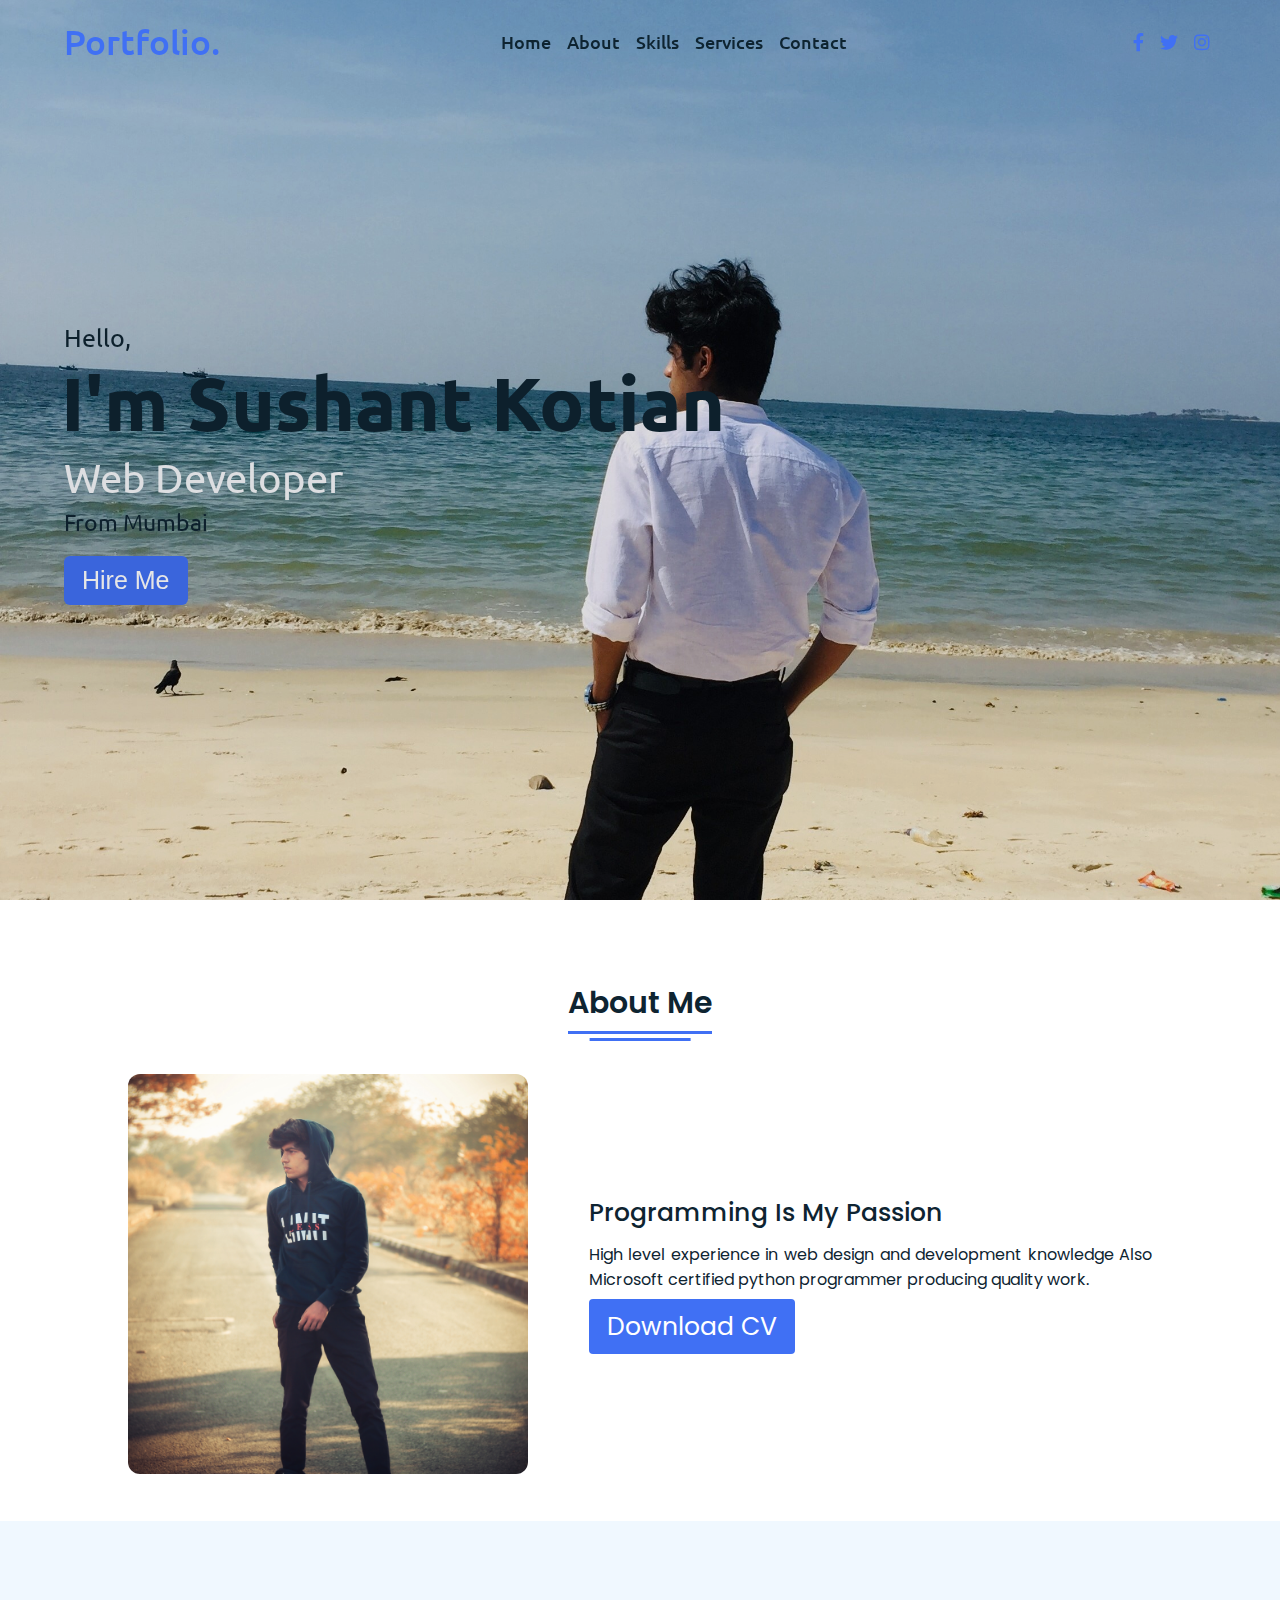
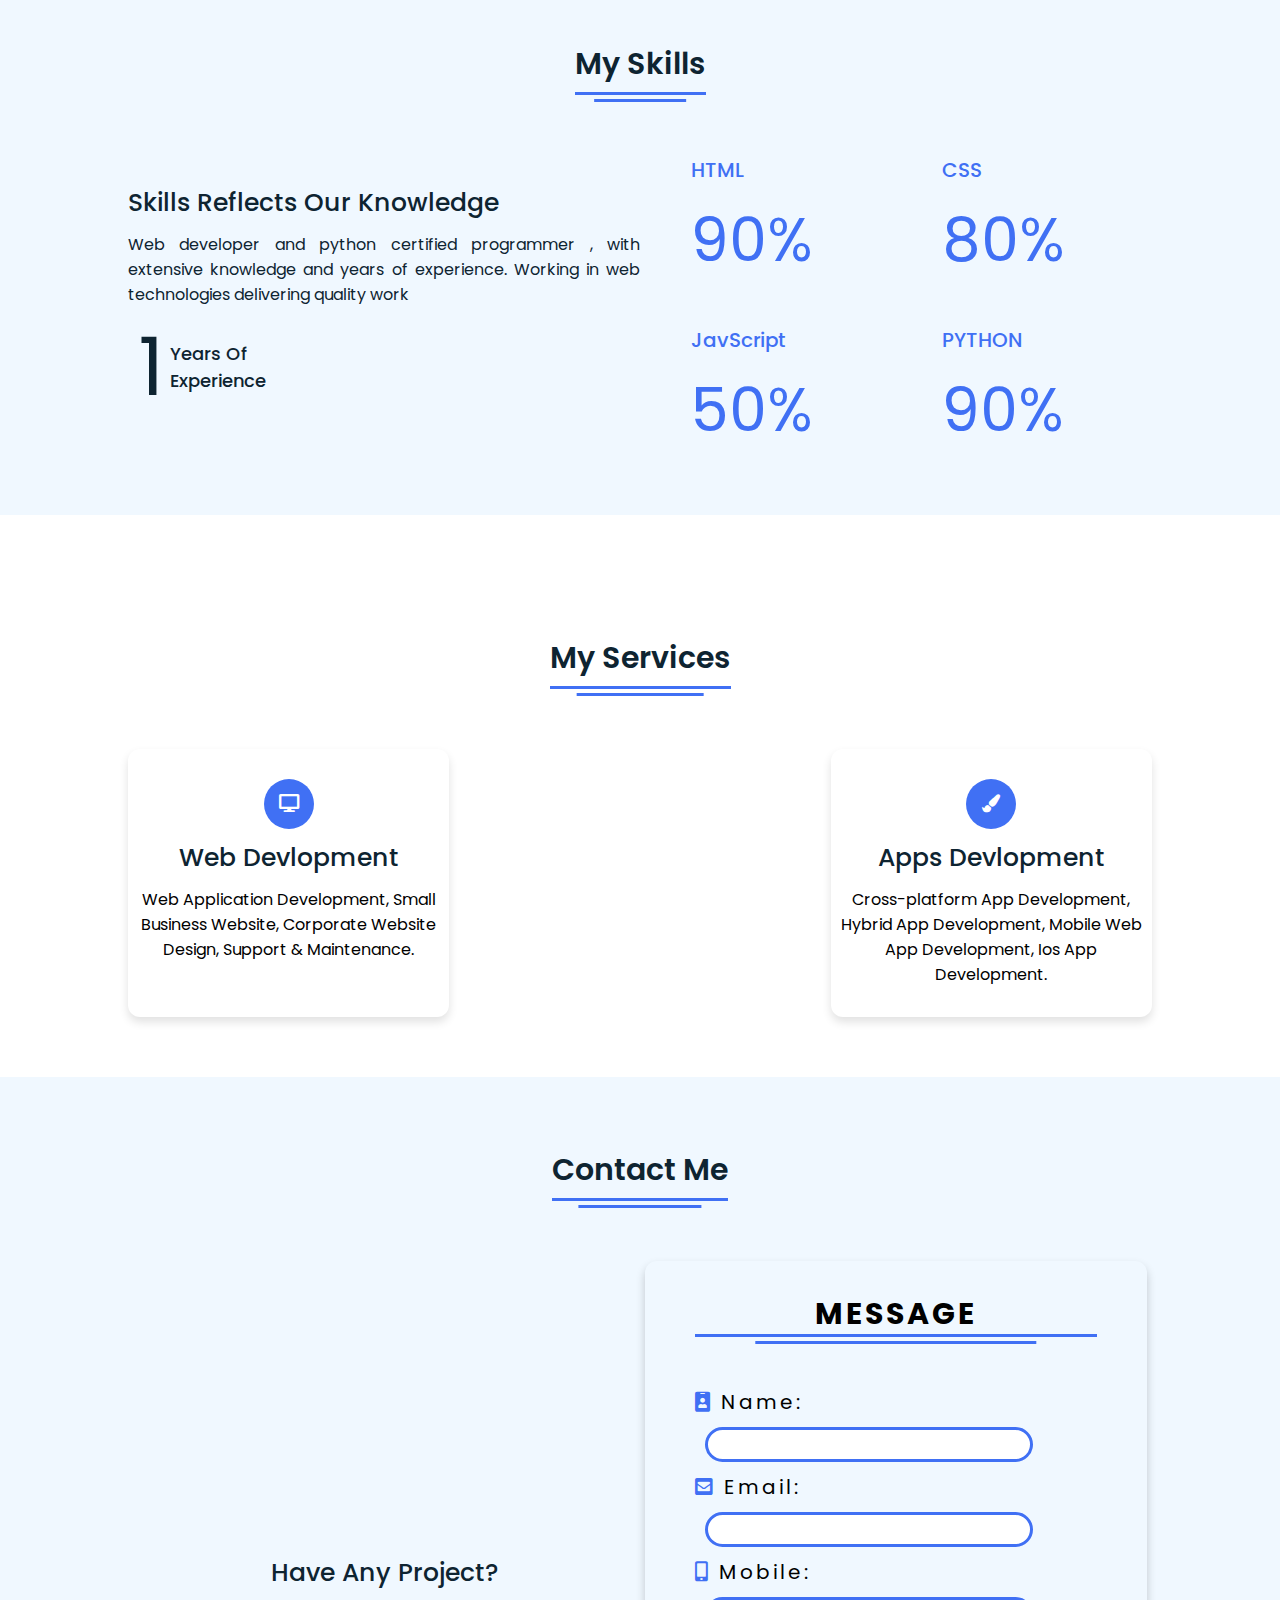
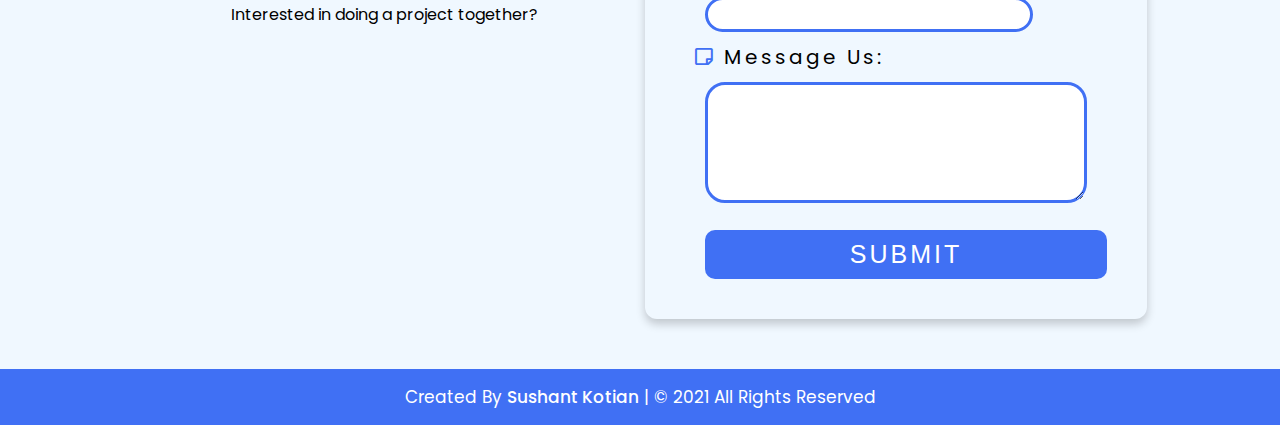
==== index.html @ 6403ddd0 "Form Added" ====
<!DOCTYPE html>
<!-- Designined by CodingLab | www.youtube.com/codinglabyt -->
<html lang="en" dir="ltr">
  <head>
    <meta charset="UTF-8">
    <title> Portfolio </title>
    <link rel="stylesheet" href="style.css">
    <!-- Fontawesome CDN Link -->
    <link rel="stylesheet" href="https://cdnjs.cloudflare.com/ajax/libs/font-awesome/5.15.2/css/all.min.css"/>
     <meta name="viewport" content="width=device-width, initial-scale=1.0">
   </head>
<body>
  <!-- Move to up button -->
  <div class="scroll-button">
    <a href="#home"><i class="fas fa-arrow-up"></i></a>
  </div>
  <!-- navgaition menu -->
  <nav>
    <div class="navbar">
      <div class="logo"><a href="#">Portfolio.</a></div>
      <ul class="menu">
          <li><a href="#home">Home</a></li>
          <li><a href="#about">About</a></li>
          <li><a href="#skills">Skills</a></li>
          <li><a href="#services">Services</a></li>
          <li><a href="#contact">Contact</a></li>
          <div class="cancel-btn">
            <i class="fas fa-times"></i>
          </div>
      </ul>
      <div class="media-icons">
        <a href="#"><i class="fab fa-facebook-f"></i></a>
        <a href="https://twitter.com/5610281394a8415" target="_blank"><i class="fab fa-twitter"></i></a>
        <a href="https://www.instagram.com/sushant__kotian/" target="_blank"><i class="fab fa-instagram"></i></a>
      </div>
    </div>
    <div class="menu-btn">
      <i class="fas fa-bars"></i>
    </div>
  </nav>

<!-- Home Section Start -->
 <section class="home" id="home">
   <div class="home-content">
     <div class="text">
       <div class="text-one">Hello,</div>
       <div class="text-two">I'm Sushant Kotian</div>
       <div class="text-three">Web Developer</div>
       <div class="text-four">From Mumbai</div>
     </div>
     <div class="button">
       <button>Hire Me</button>
     </div>
   </div>
 </section>

<!-- About Section Start -->
<section class="about" id="about">
  <div class="content">
    <div class="title"><span>About Me</span></div>
  <div class="about-details">
    <div class="left">
      <img src="Images/about.jpg" alt="">
    </div>
    <div class="right">
      <div class="topic">Programming Is My Passion</div>
      <p>High level experience in web design and development knowledge
         Also Microsoft certified python programmer producing quality work.
      </p>
      <div class="button">
        <a href="assets/sushant_kotian_resume.pdf" download>Download CV</a>
        <!-- <button>Download CV</button> -->
      </div>
    </div>
  </div>
  </div>
</section>

<!-- My Skill Section Start -->
<!-- Section Tag and Other Div will same where we need to put same CSS -->
<section class="skills" id="skills">
 <div class="content">
   <div class="title"><span>My Skills</span></div>
   <div class="skills-details">
     <div class="text">
       <div class="topic">Skills Reflects Our Knowledge</div>
       <p>Web developer and python certified programmer , with extensive knowledge and years of experience.
          Working in web technologies delivering quality work 
       </p>
       <div class="experience">
         <div class="num">1</div>
         <div class="exp">Years Of <br> Experience</div>
       </div>
     </div>
     <div class="boxes">
       <div class="box">
         <div class="topic">HTML</div>
         <div class="per">90%</div>
       </div>
       <div class="box">
         <div class="topic">CSS</div>
         <div class="per">80%</div>
       </div>
       <div class="box">
         <div class="topic">JavScript</div>
         <div class="per">50%</div>
       </div>
       <div class="box">
        <div class="topic">PYTHON</div>
        <div class="per">90%</div>
      </div>
       </div>
     </div>
   </div>
 </div>
</section>

<!-- My Services Section Start -->
 <section class="services" id="services">
   <div class="content">
     <div class="title"><span>My Services</span></div>
     <div class="boxes">
       <div class="box">
         <div class="icon">
           <i class="fas fa-desktop"></i>
       </div>
       <div class="topic">Web Devlopment</div>
       <p>Web Application Development, Small Business Website, Corporate Website Design, Support & Maintenance.</p>
     </div>
       <div class="box">
         <div class="icon">
           <i class="fas fa-paint-brush"></i>
       </div>
       <div class="topic">Apps Devlopment</div>
       <p>Cross-platform App Development,
        Hybrid App Development,
        Mobile Web App Development,
        Ios App Development.
       </p>
     </div>
   </div>
   </div>
 </section>

<!-- Contact Me section Start -->
<section class="contact" id="contact">
  <div class="content">
    <div class="title"><span>Contact Me</span></div>
    <div class="form">
      
      <div class="text">
        <div>
          <div class="topic">Have Any Project?</div>
          <p> Interested in doing a project together?</p>
        </div>
        
        
      </div>
      <div id="contform">
        <form >
          <span>MESSAGE</span>
          <br>
          <br>
          <label><i class="fas fa-id-badge"></i> Name: </label>
          <br>
          <input type="text" name="fname" id="name" >
          <br>
          <label><i class="fas fa-envelope-square"></i> Email: </label>
          <br>
          <input type="email" name="email"  id="email">
          <br>
          <label><i class="fas fa-mobile-alt" ></i> Mobile: </label>
          <br>
          <input type="number" name="mobile" id="mobile" >
          
          <br>
          <label><i class="far fa-sticky-note" ></i> Message Us: </label>
          <br>
          <textarea type="text" name="message" cols="30" rows="5" id="message" ></textarea>
      
          <br>
          <input id="form_submit_btn" type="submit" value="SUBMIT">
      </form>
      </div>
      
  </div>
    
  </div>
</section>

<!-- Footer Section Start -->
<footer>
  <div class="text">
    <span>Created By <a href="#">Sushant Kotian</a> | &#169; 2021 All Rights Reserved</span>
  </div>
</footer>

  <script src="script.js"></script>
</body>
</html>
---- style.css ----
/* Google Font CDN Link */
@import url('https://fonts.googleapis.com/css2?family=Poppins:wght@400;500;600;700&family=Ubuntu:wght@400;500;700&display=swap');
*{
  margin: 0;
  padding: 0;
  box-sizing: border-box;
  text-decoration: none;
  scroll-behavior: smooth;
}

/* Custom Scroll Bar CSS */
::-webkit-scrollbar {
    width: 10px;
}
::-webkit-scrollbar-track {
    background: #f1f1f1;
}
::-webkit-scrollbar-thumb {
    background: #6e93f7;
    border-radius: 12px;
    transition: all 0.3s ease;
}

::-webkit-scrollbar-thumb:hover {
    background: #4070f4;
}
/* navbar styling */
nav{
  position: fixed;
  width: 100%;
  padding: 20px 0;
  z-index: 998;
  transition: all 0.3s ease;
  font-family: 'Ubuntu', sans-serif;
}
nav.sticky{
  background: #4070f4;
  padding: 13px 0;
}
nav .navbar{
  width: 90%;
  display: flex;
  justify-content: space-between;
  align-items: center;
  margin: auto;
}
nav .navbar .logo a{
  font-weight: 500;
  font-size: 35px;
  color: #4070f4;
}
nav.sticky .navbar .logo a{
  color: #fff;
}
nav .navbar .menu{
  display: flex;
  position: relative;
}
nav .navbar .menu li{
  list-style: none;
  margin: 0 8px;
}
.navbar .menu a{
  font-size: 18px;
  font-weight: 500;
  color: #0E2431;
  padding: 6px 0;
  transition: all 0.4s ease;
}
.navbar .menu a:hover{
  color: #4070f4;
}
nav.sticky .menu a{
  color: #FFF;
}
nav.sticky .menu a:hover{
  color: #0E2431;
}
.navbar .media-icons a{
  color: #4070f4;
  font-size: 18px;
  margin: 0 6px;
}
nav.sticky .media-icons a{
  color: #FFF;
}

/* Side Navigation Menu Button CSS */
nav .menu-btn,
.navbar .menu .cancel-btn{
  position: absolute;
  color: #fff;
  right: 30px;
  top: 20px;
  font-size: 20px;
  cursor: pointer;
  transition: all 0.3s ease;
  display: none;
}
nav .menu-btn{
  color: #4070f4;
}
nav.sticky .menu-btn{
  color: #FFF;
}
.navbar .menu .menu-btn{
  color: #fff;
}

/* home section styling */
.home{
  height: 100vh;
  width: 100%;
  background: url("Images/sushant.jpg") no-repeat;
  background-size: cover;
  filter: brightness(90%);
  background-position: center;
  background-attachment: fixed;
  font-family: 'Ubuntu', sans-serif;
}
.home .home-content{
  width: 90%;
  height: 100%;
  margin: auto;
  display: flex;
  flex-direction: column;
  justify-content: center;
}
.home .text-one{
  font-size: 25px;
  color: #0E2431;
}
.home .text-two{
  color: #0E2431;
  font-size: 75px;
  font-weight: 600;
  margin-left: -3px;
}
.home .text-three{
  font-size: 40px;
  margin: 5px 0;
  color: #f5f7fa;
}
.home .text-four{
  font-size: 23px;
  margin: 5px 0;
  color: #0E2431;
}
.home .button{
  margin: 14px 0;
}
.home .button button{
  outline: none;
  padding: 8px 16px;
  border-radius: 6px;
  font-size: 25px;
  font-weight: 400;
  background: #4070f4;
  color: #fff;
  cursor: pointer;
  border: 2px solid transparent;
  transition: all 0.4s ease;
}
.home .button button:hover{
  border-color: #4070f4;
  background-color: #fff;
  color: #4070f4;
}

/* About Section Styling */
/* Those Elements Where We Have Apply Same CSS,
 I'm Selecting Directly 'Section Tag' and 'Class'  */
section{
  padding-top: 40px;
}
section .content{
  width: 80%;
  margin: 40px auto;
  font-family: 'Poppins', sans-serif;
}
.about .about-details{
  display: flex;
  justify-content: space-between;
  align-items: center;
}
section .title{
  display: flex;
  justify-content: center;
  margin-bottom: 40px;
}
section .title span{
  color: #0E2431;
  font-size: 30px;
  font-weight: 600;
  position: relative;
  padding-bottom: 8px;
}
section .title span::before,
section .title span::after{
  content: '';
  position: absolute;
  height: 3px;
  width: 100%;
  background: #4070f4;
  left: 0;
  bottom: 0;
}
section .title span::after{
  bottom: -7px;
  width: 70%;
  left: 50%;
  transform: translateX(-50%);
}
.about .about-details .left{
  width: 45%;
}
.about .left img{
  height: 400px;
  width: 400px;
  object-fit: cover;
  border-radius: 12px;
}
.about-details .right{
  width: 55%;
}
section  .topic{
  color: #0E2431;
  font-size: 25px;
  font-weight: 500;
  margin-bottom: 10px;
}
.about-details .right p{
  text-align: justify;
  color: #0E2431;
}
section .button{
  margin: 16px 0;
}
section .button a{
  outline: none;
  padding: 8px 16px;
  border-radius: 4px;
  font-size: 25px;
  font-weight: 400;
  background: #4070f4;
  color: #fff;
  border: 2px solid transparent;
  cursor: pointer;
  transition: all 0.4s ease;
}
section .button a:hover{
  border-color: #4070f4;
  background-color: #fff;
  color: #4070f4;
}

 /* My Skills CSS */
 .skills{
   background: #F0F8FF;
 }
 .skills .content{
   padding: 40px 0;
 }
 .skills .skills-details{
   display: flex;
   justify-content: space-between;
   align-items: center;
 }
 .skills-details .text{
   width: 50%;
 }
 .skills-details p{
   color: #0E2431;
   text-align: justify;
 }
.skills .skills-details .experience{
  display: flex;
  align-items: center;
  margin: 0 10px;
}
.skills-details .experience .num{
  color: #0E2431;
  font-size: 80px;
}
.skills-details .experience .exp{
  color: #0E2431;
  margin-left: 20px;
  font-size: 18px;
  font-weight: 500;
  margin: 0 6px;
}
.skills-details .boxes{
  width: 45%;
  display: flex;
  flex-wrap: wrap;
  justify-content: space-between;
}
.skills-details .box{
  width: calc(100% / 2 - 20px);
  margin: 20px 0;
}
.skills-details .boxes .topic{
  font-size: 20px;
  color: #4070f4;
}
.skills-details .boxes .per{
  font-size: 60px;
  color: #4070f4;
}

/* My Services CSS */
.services .boxes{
  display: flex;
  flex-wrap: wrap;
  justify-content: space-between;
}
.services .boxes .box{
  margin: 20px 0;
  width: calc(100% / 3 - 20px);
  text-align: center;
  border-radius: 12px;
  padding: 30px 10px;
  box-shadow: 0 5px 10px rgba(0, 0, 0, 0.12);
  cursor: default;
  transition: all 0.4s ease;
}
.services .boxes .box:hover{
  background: #4070f4;
  color: #fff;
}
.services .boxes .box .icon{
  height: 50px;
  width: 50px;
  background: #4070f4;
  border-radius: 50%;
  text-align: center;
  line-height: 50px;
  font-size: 18px;
  color: #fff;
  margin: 0 auto 10px auto;
  transition: all 0.4s ease;
}
.boxes .box:hover .icon{
  background-color: #fff;
  color: #4070f4;
}
.services .boxes .box:hover .topic,
.services .boxes .box:hover p{
  color: #0E2431;
  transition: all 0.4s ease;
}
.services .boxes .box:hover .topic,
.services .boxes .box:hover p{
  color: #fff;
}
/* Contact Me CSS */
.contact{
  background: #F0F8FF;
}
.contact .content{
  margin: 0 auto;
  padding: 30px 0;
}
.contact .text{
  width: 50vw;
  text-align: center;
  display : flex;
  justify-content:center;
  align-items:center;
}
#contform{
  width:50vw;
  display: flex;
  justify-content:center;
}
.form{
  display : flex;
  flex-direction: row;
}
#contform form{
  margin: 20px 0;
  /* text-align: center; */
  border-radius: 12px;
  /* padding: 10px 20px; */
  box-shadow: 0 5px 10px rgba(0, 0, 0, 0.2);
  padding: 30px 50px;
  /* cursor: default; */
  /* transition: all 0.4s ease; */

}

#form_submit_btn{
  outline: none;
  padding: 8px 16px;
  border-radius: 10px;
  font-size: 25px;
  width : 100%;
  font-weight: 400;
  background: #4070f4;
  letter-spacing:3px;
  color: #fff;
  border: 2px solid transparent;
  cursor: pointer;
  transition: all 0.4s ease;
}
form span{
  letter-spacing:3px;
  font-size:30px;
  position: relative;
  display: flex;
  justify-content:center;
  font-weight:bold;
}
form hr{
  margin-bottom: 20px;
}
form input{
    margin: 10px 10px;
    border:3px solid #4070f4;
    border-radius: 50px;
    font-size: 25px;
    width:auto;
}
form textarea {
    margin: 10px 10px;
    border:3px solid #4070f4;
    border-radius: 20px;
    font-size: 20px;
    width: auto;
}
form label{
  letter-spacing: 3px;
  font-size: 20px;

}
form i{
  color: #4070f4;
}
#form_submit_btn:hover{
  border-color: #4070f4;
  background-color: #fff;
  color: #4070f4;
}

#contform span::before,
#contform span::after{
  content: '';
  position: absolute;
  height: 3px;
  width: 100%;
  background: #4070f4;
  left: 0;
  bottom: 0;
}
#contform span::after{
  bottom: -7px;
  width: 70%;
  left: 50%;
  transform: translateX(-50%);
}

/* Footer CSS */
footer{
  background: #4070f4;
  padding: 15px 0;
  text-align: center;
  font-family: 'Poppins', sans-serif;
}
footer .text span{
  font-size: 17px;
  font-weight: 400;
  color: #fff;
}
footer .text span a{
  font-weight: 500;
  color: #FFF;
}
footer .text span a:hover{
  text-decoration: underline;
}
/* Scroll TO Top Button CSS */
.scroll-button a{
  position: fixed;
  bottom: 20px;
  right: 20px;
  color: #fff;
  background: #4070f4;
  padding: 7px 12px;;
  font-size: 18px;
  border-radius: 6px;
  box-shadow: rgba(0, 0, 0, 0.15);
  display: none;
}


@media(max-width:700px){
  .form{
    display : flex;
  flex-direction: column;
  }
  #contform{
    width : 100%;
    margin-top:50px;
  }
  #contform form{
    width:100%;
    margin: 0px;
    padding: 20px;
  }
  #contform h1{
    font-size:25px;
    text-align: center;
  }
  form label{
    font-size:16px;
  }
  #contform input{
    width:90%;
    border-width: 2px;
  }
  #contform textarea{
    width:90%;
    border-width: 2px;
  }
  #form_submit_btn{
    font-size:20px;
    letter-spacing:3px;
  }

}

/* Responsive Media Query */
@media (max-width: 1190px) {
  section .content{
    width: 85%;
  }
}
@media (max-width: 1000px) {
  .about .about-details{
    justify-content: center;
    flex-direction: column;
  }
  .about .about-details .left{
    display: flex;
    justify-content: center;
    width: 100%;
  }
  .about-details .right{
    width: 90%;
    margin: 40px 0;
  }
  .services .boxes .box{
    margin: 20px 0;
    width: calc(100% / 2 - 20px);
  }
}
@media (max-width: 900px) {
  .about .left img{
    height: 350px;
    width: 350px;
  }
}

@media (max-width: 750px) {
  nav .navbar{
    width: 90%;
  }
  nav .navbar .menu{
    position: fixed;
    left: -100%;
    top: 0;
    background: #0E2431;
    height: 100vh;
    max-width: 400px;
    width: 100%;
    padding-top: 60px;
    flex-direction: column;
    align-items: center;
    transition: all 0.5s ease;
  }
  .navbar.active .menu{
    left: 0;
  }
  nav .navbar .menu a{
    font-size: 23px;
    display: block;
    color: #fff;
    margin: 10px 0;
  }
  nav.sticky .menu a:hover{
    color: #4070f4;
  }
  nav .navbar .media-icons{
    display: none;
  }
  nav .menu-btn,
  .navbar .menu .cancel-btn{
    display: block;
  }
  .home .text-two{
    font-size: 65px;
  }
  .home .text-three{
    font-size: 35px;
  }
  .skills .skills-details{
    align-items: center;
    justify-content: center;
    flex-direction: column;
  }
  .skills-details .text{
    width: 100%;
    margin-bottom: 50px;
  }
  .skills-details .boxes{
    justify-content: center;
    align-items: center;
    width: 100%;
  }
  .services .boxes .box{
    margin: 20px 0;
    width: 100%;
  }
  .contact .text{
    width: 100%;
}
}

@media (max-width: 500px){
  .home .text-two{
    font-size: 55px;
  }
  .home .text-three{
    font-size: 33px;
  }
  .skills-details .boxes .per{
    font-size: 50px;
    color: #4070f4;
  }
}
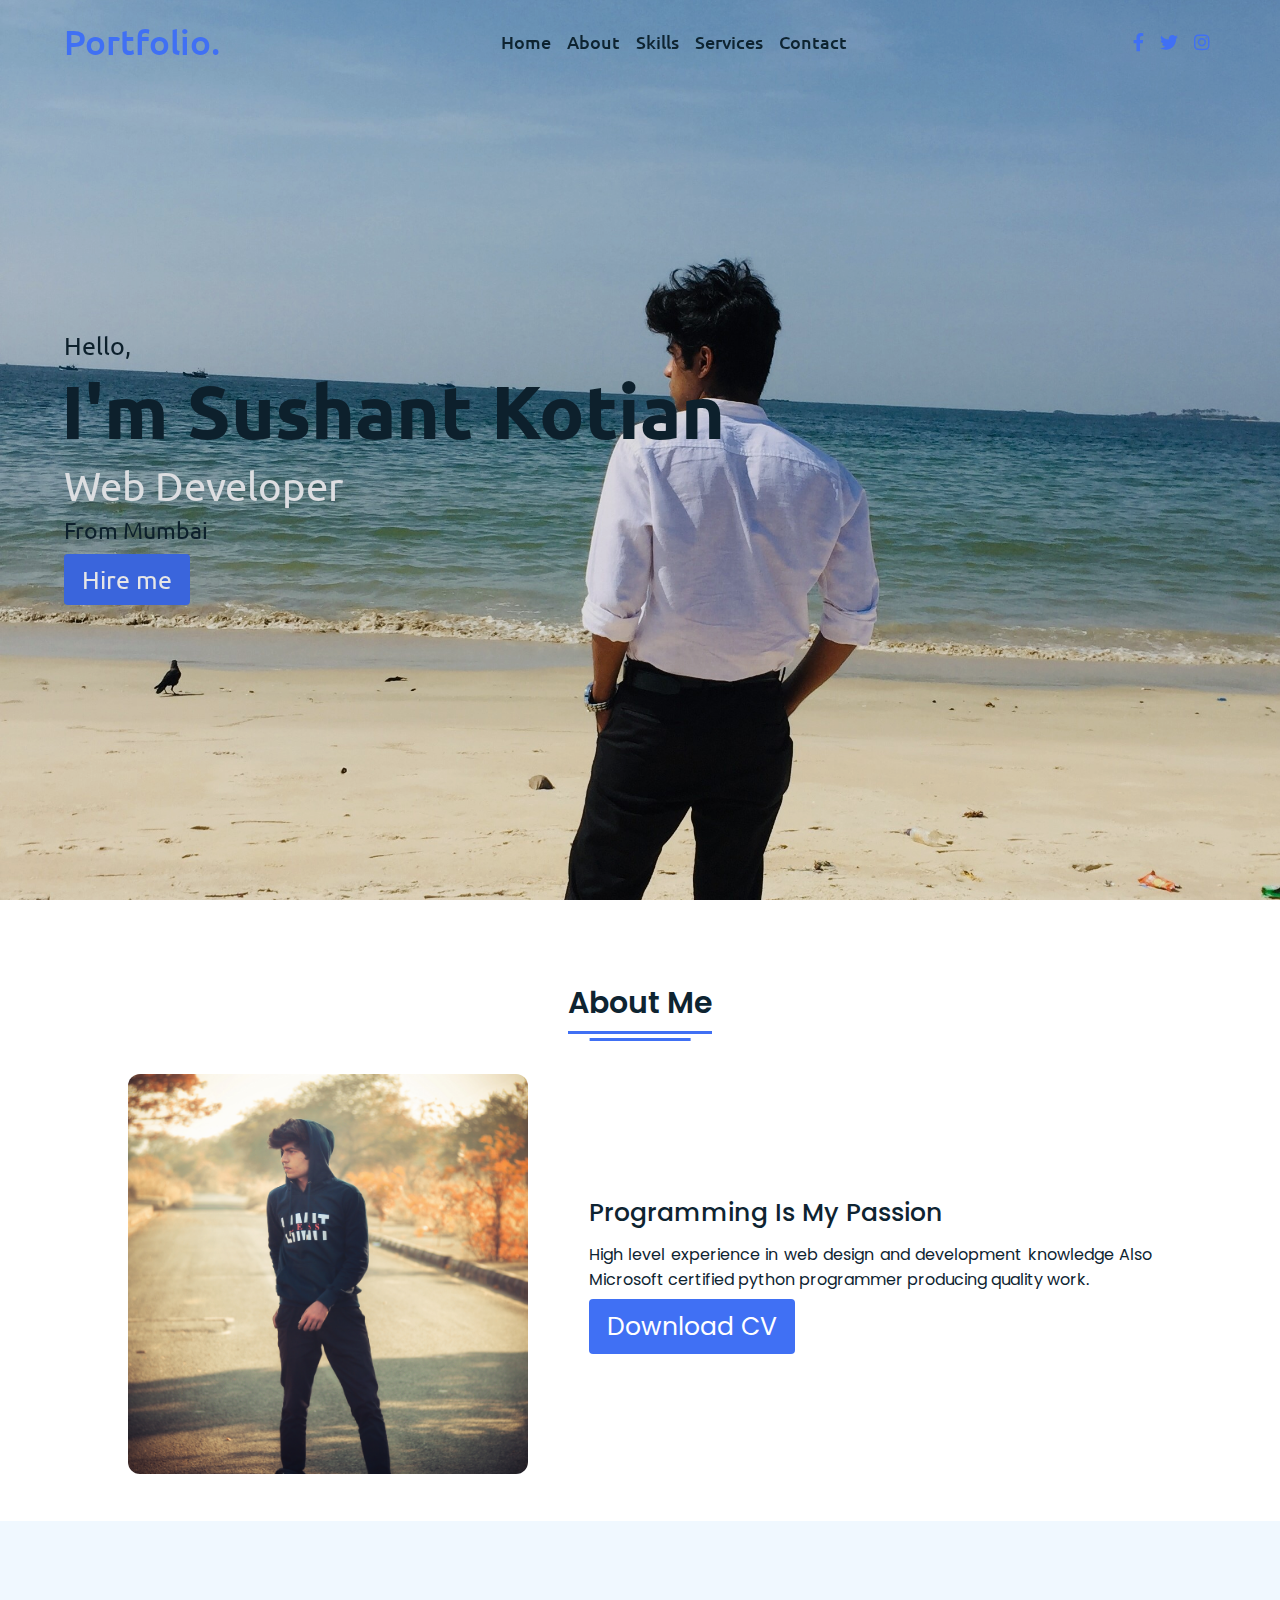
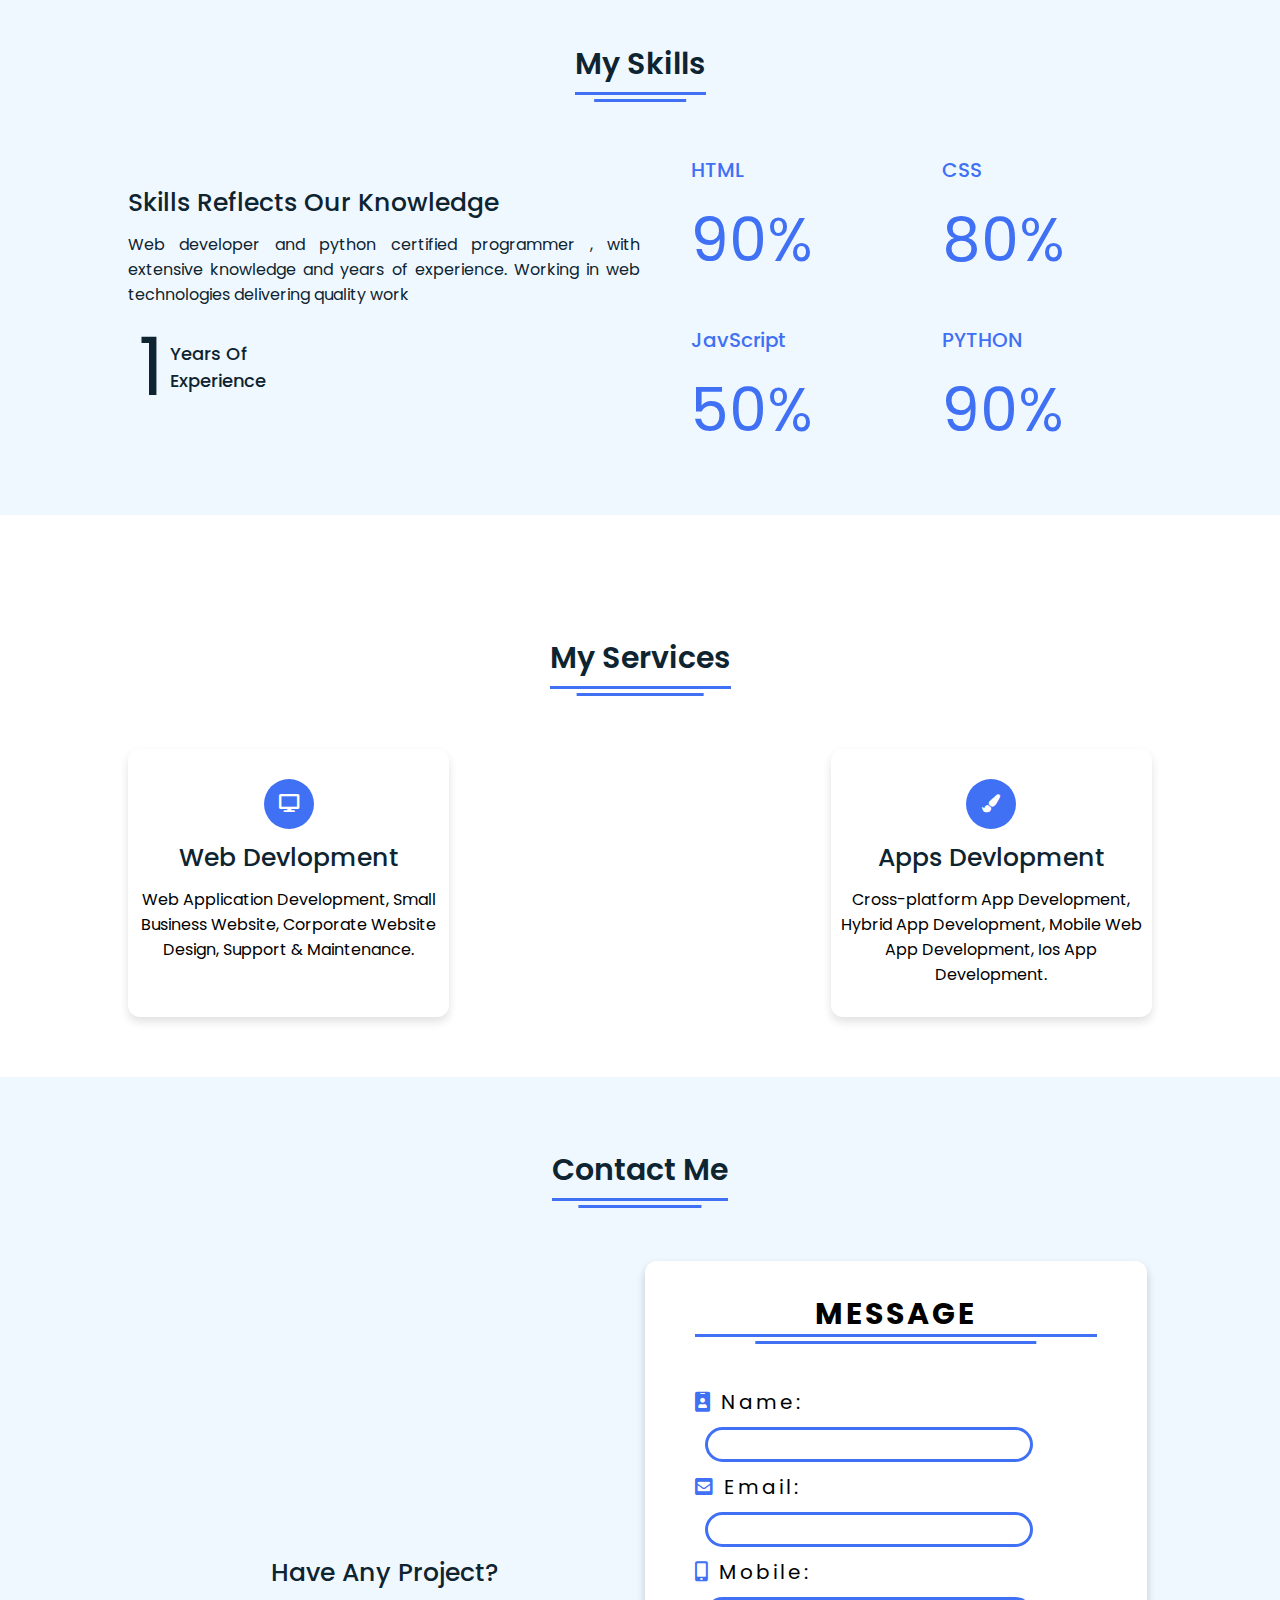
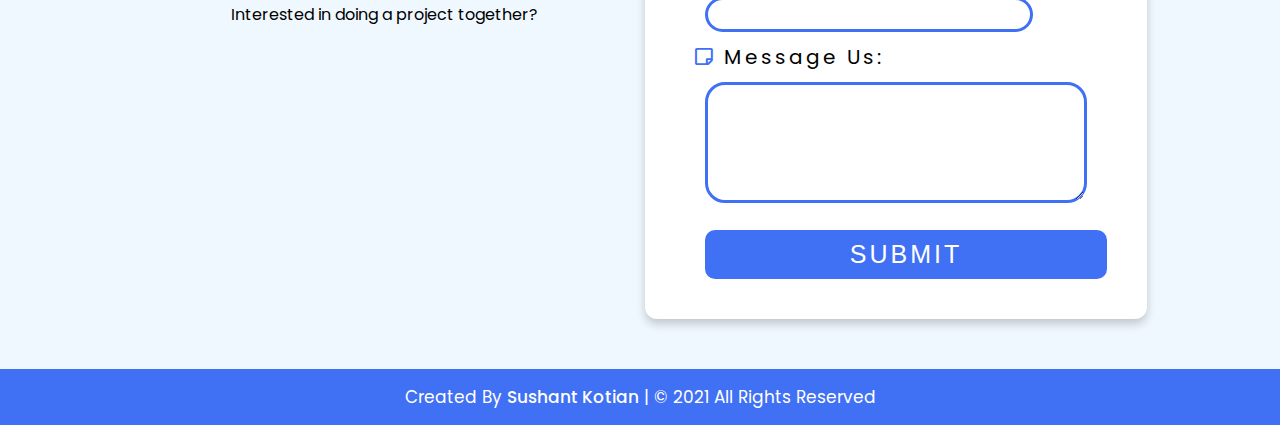
==== commit b9b6ef3f: "Adding hire me" ====
--- a/index.html
+++ b/index.html
@@ -49,7 +49,7 @@
        <div class="text-four">From Mumbai</div>
      </div>
      <div class="button">
-       <button>Hire Me</button>
+       <a href="http://wa.me/9920398155" target="_blank">Hire me</a>
      </div>
    </div>
  </section>
--- a/style.css
+++ b/style.css
@@ -372,6 +372,7 @@
   width:50vw;
   display: flex;
   justify-content:center;
+ 
 }
 .form{
   display : flex;
@@ -384,6 +385,7 @@
   /* padding: 10px 20px; */
   box-shadow: 0 5px 10px rgba(0, 0, 0, 0.2);
   padding: 30px 50px;
+  background-color: #fff;
   /* cursor: default; */
   /* transition: all 0.4s ease; */
 
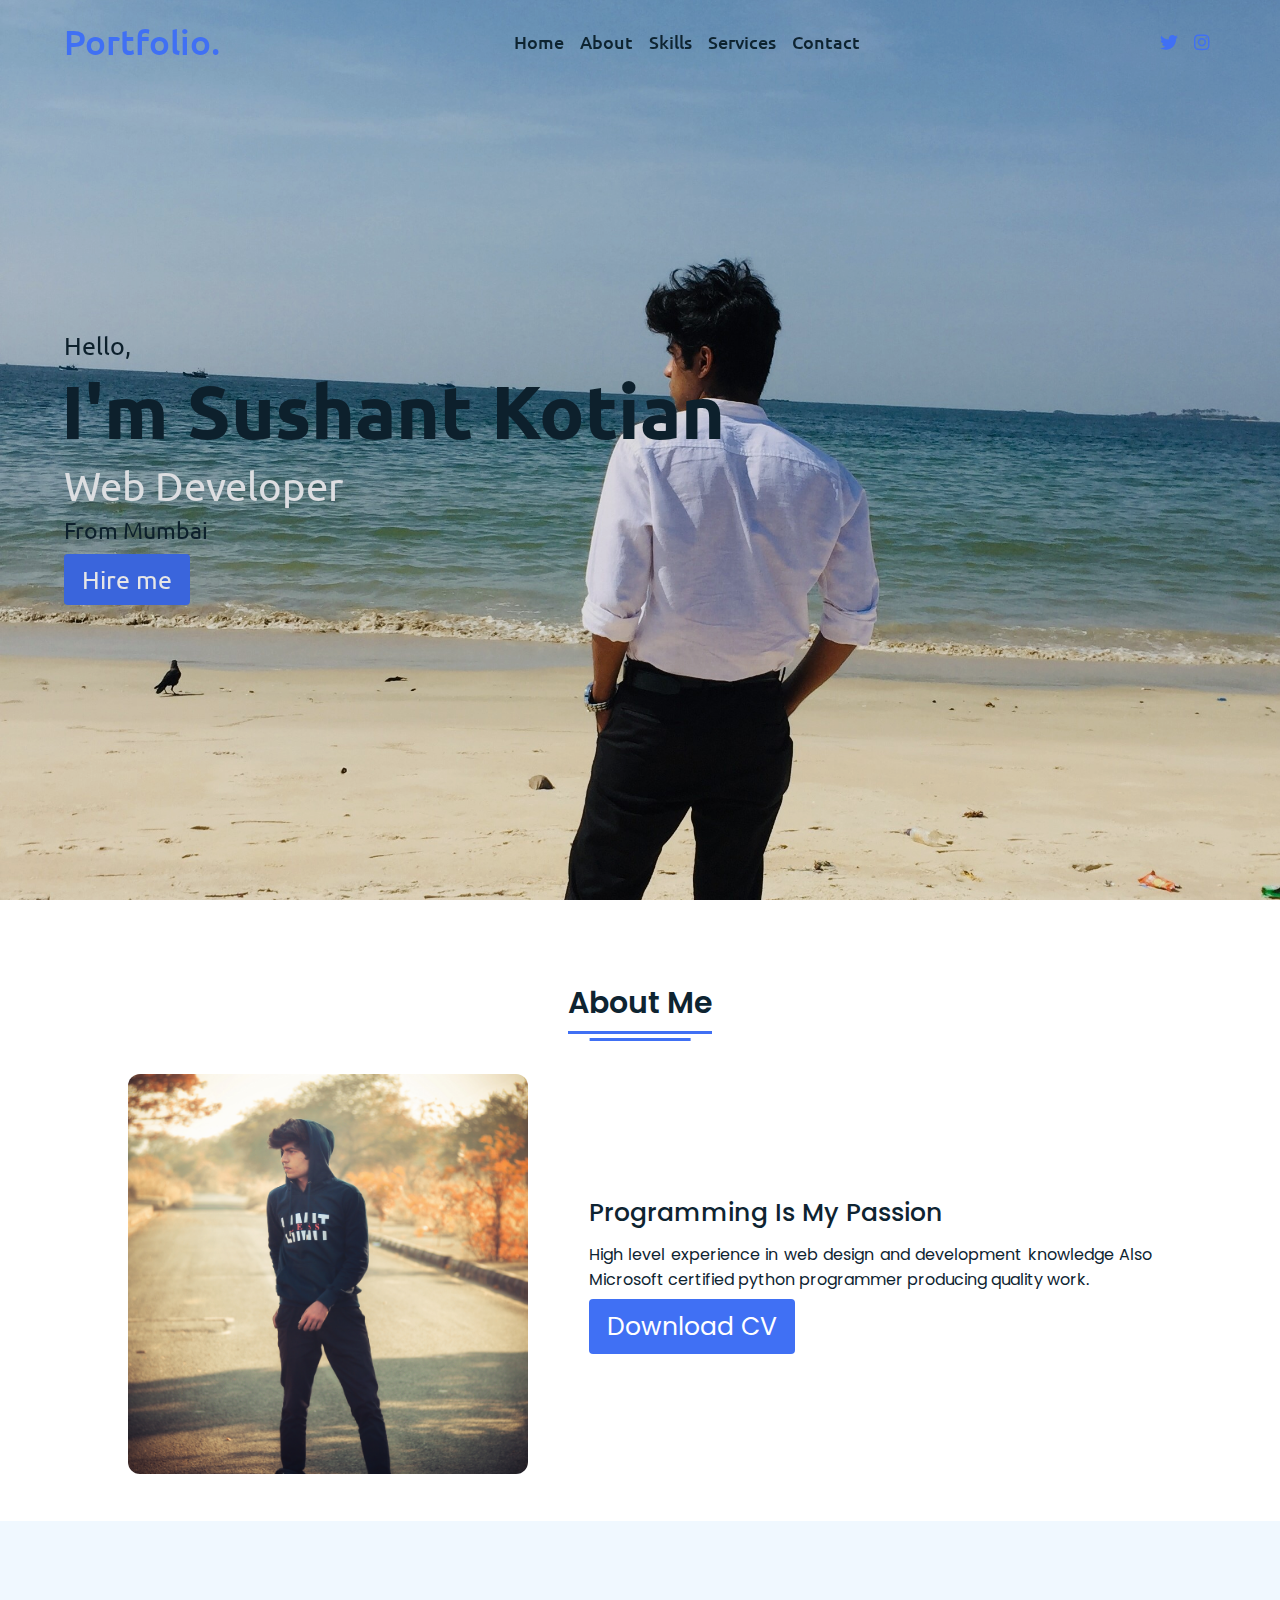
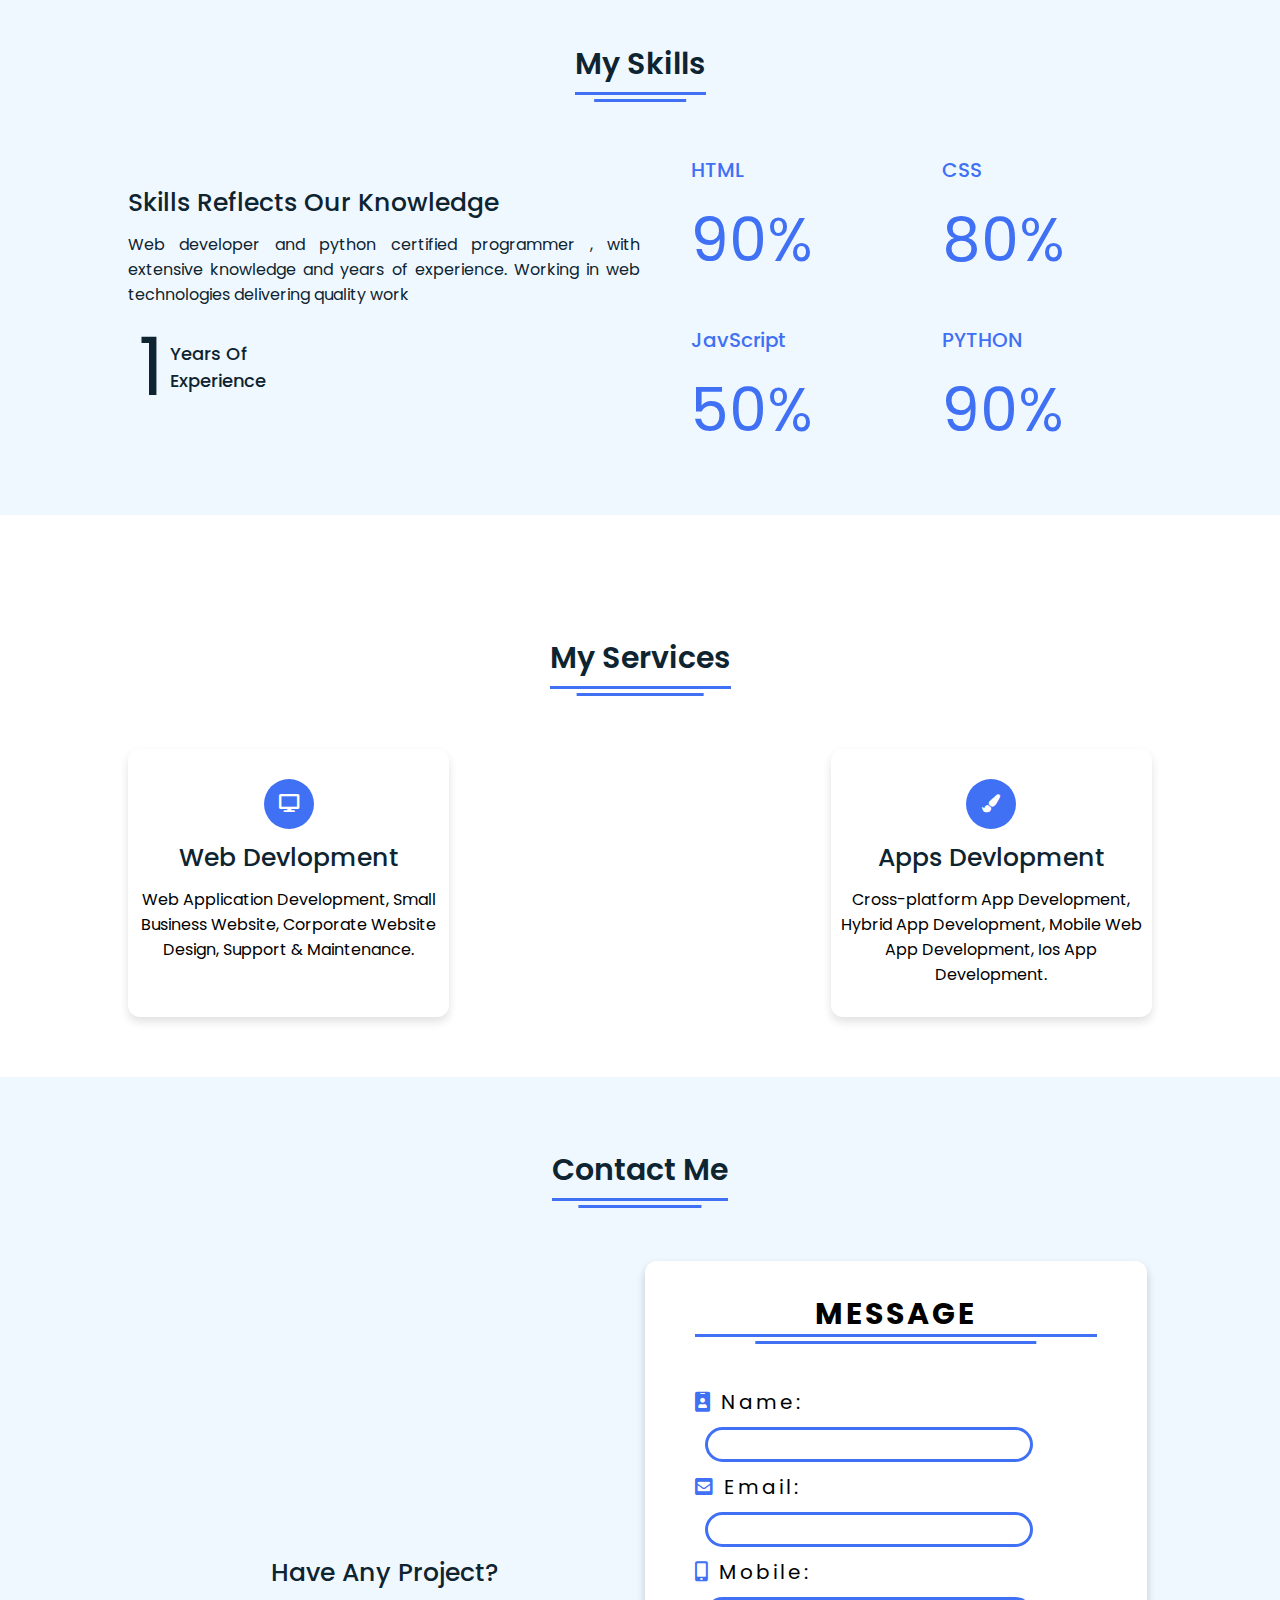
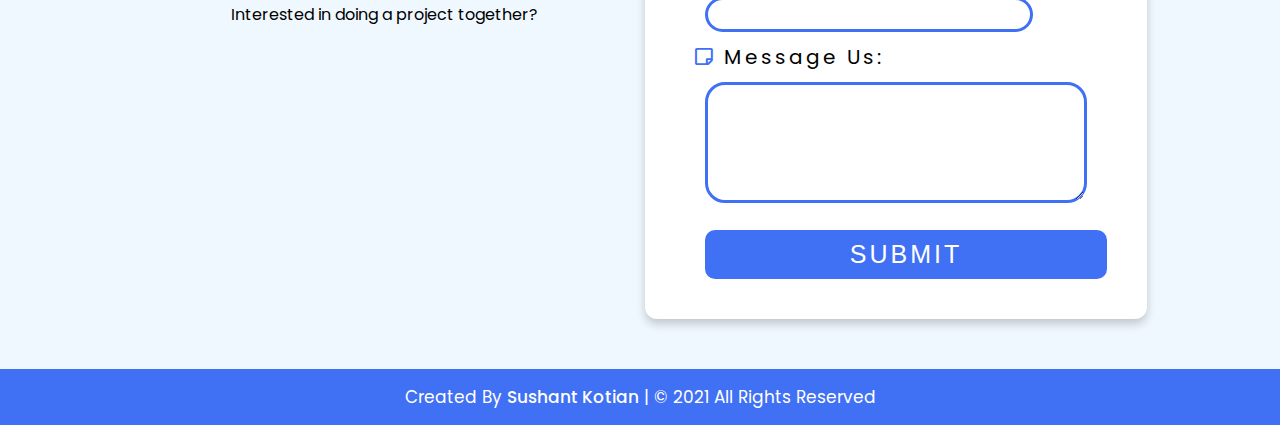
==== commit 67191667: "Hire me done" ====
--- a/index.html
+++ b/index.html
@@ -29,7 +29,7 @@
           </div>
       </ul>
       <div class="media-icons">
-        <a href="#"><i class="fab fa-facebook-f"></i></a>
+      
         <a href="https://twitter.com/5610281394a8415" target="_blank"><i class="fab fa-twitter"></i></a>
         <a href="https://www.instagram.com/sushant__kotian/" target="_blank"><i class="fab fa-instagram"></i></a>
       </div>
@@ -49,7 +49,7 @@
        <div class="text-four">From Mumbai</div>
      </div>
      <div class="button">
-       <a href="http://wa.me/9920398155" target="_blank">Hire me</a>
+       <a href="http://wa.me/+919920398155?text=I'm interested in your Profile!!!" target="_blank">Hire me</a>
      </div>
    </div>
  </section>
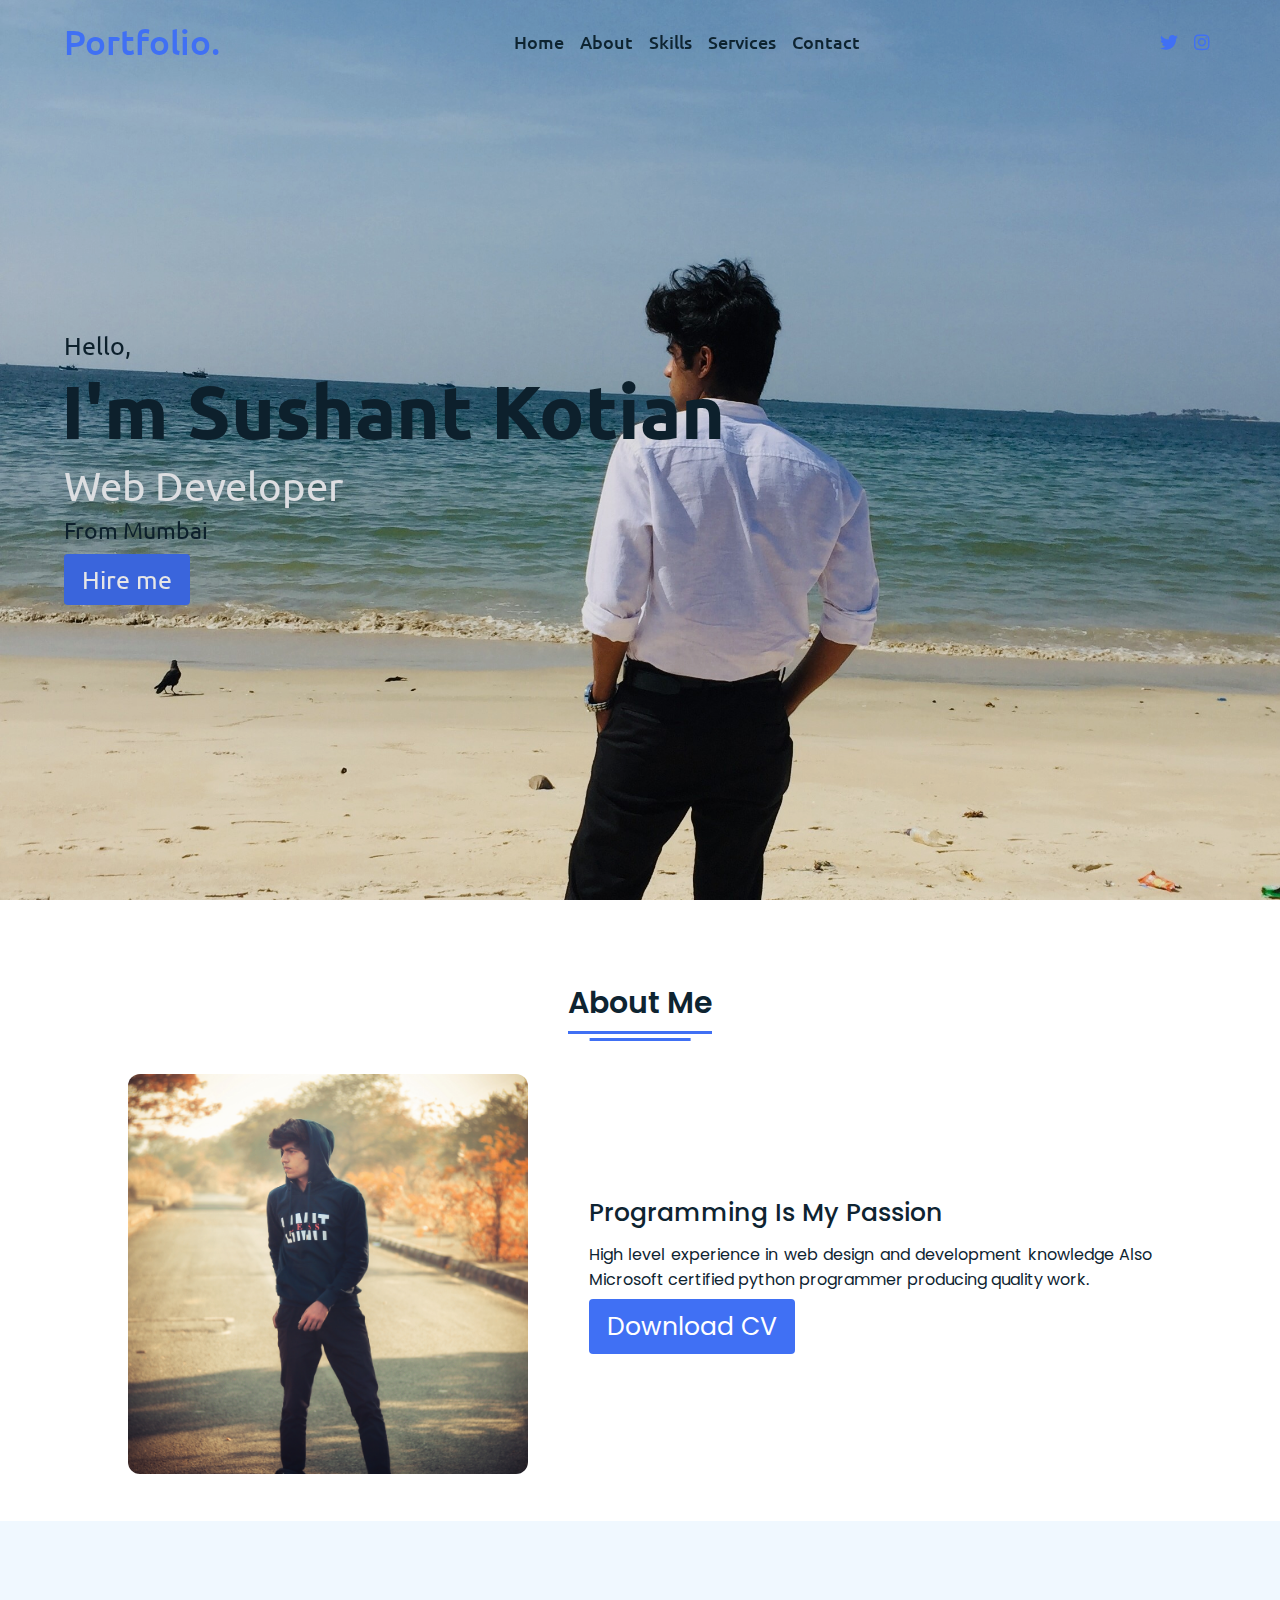
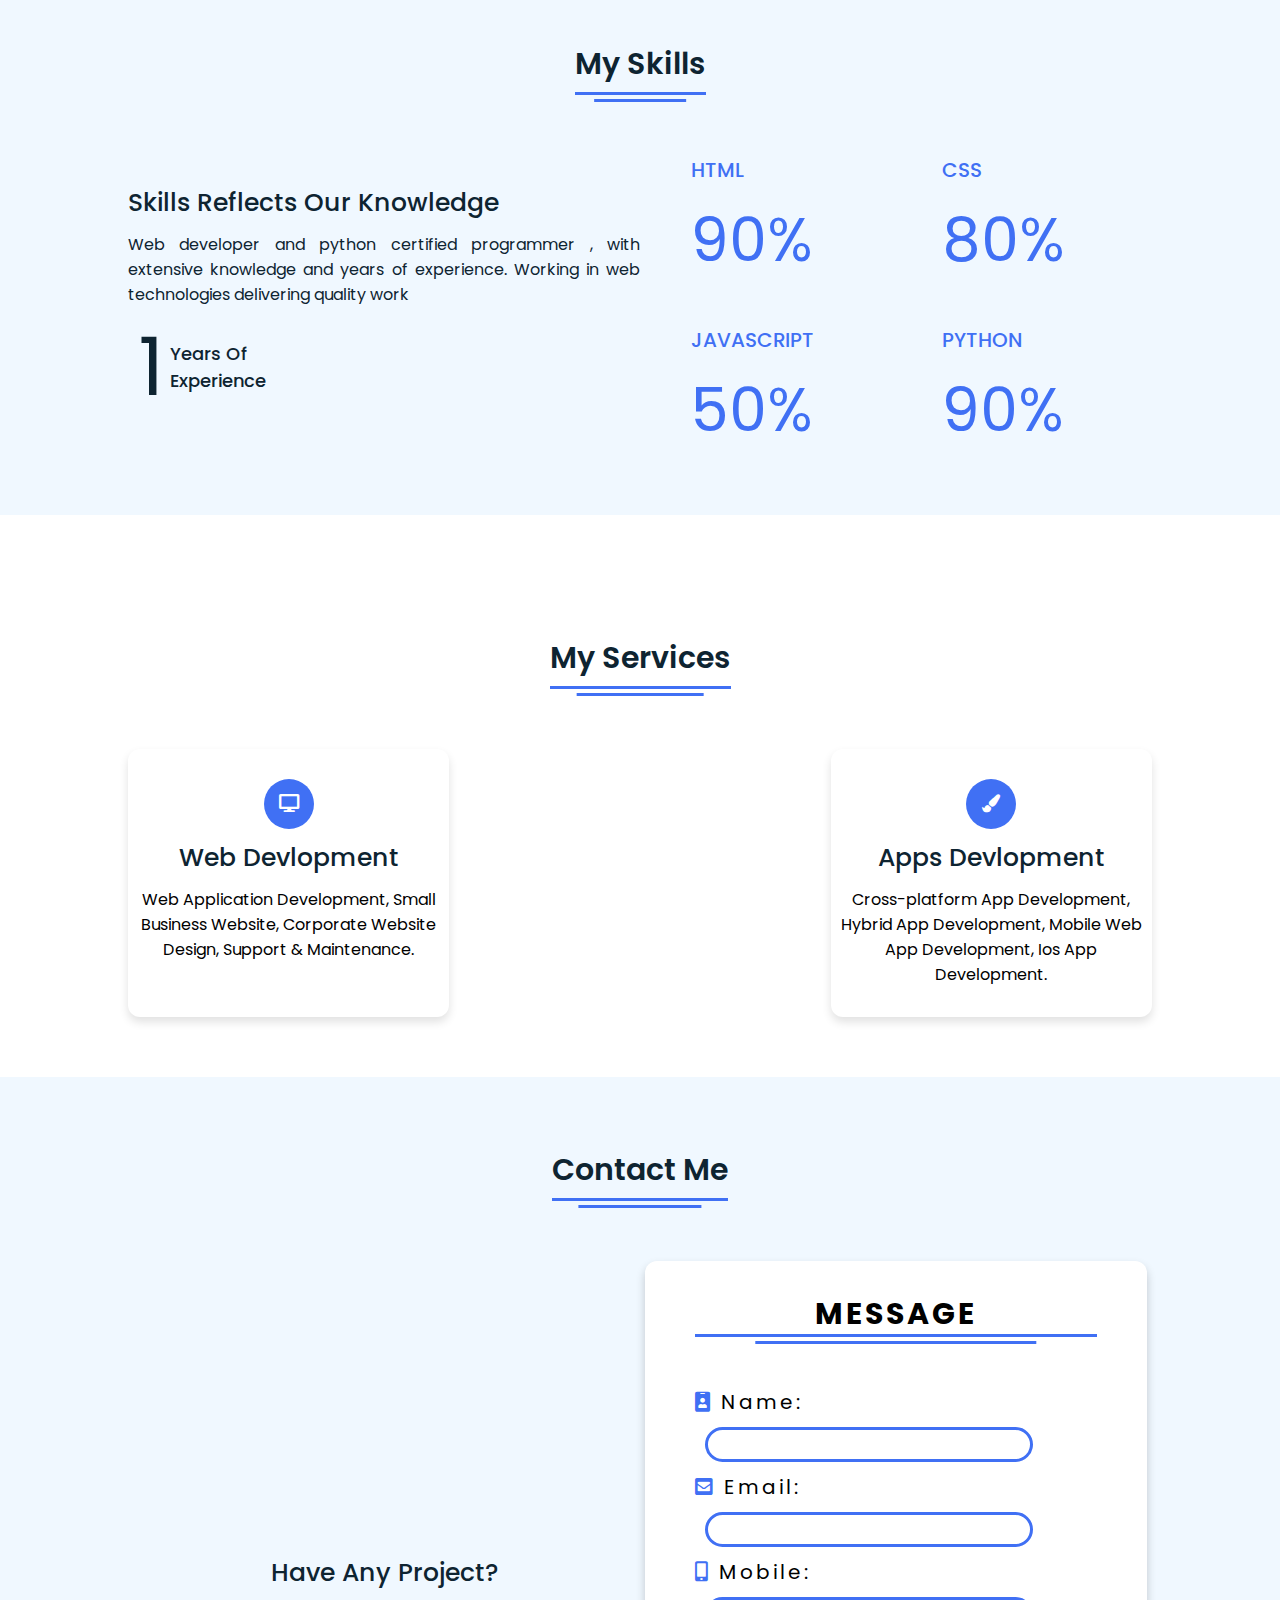
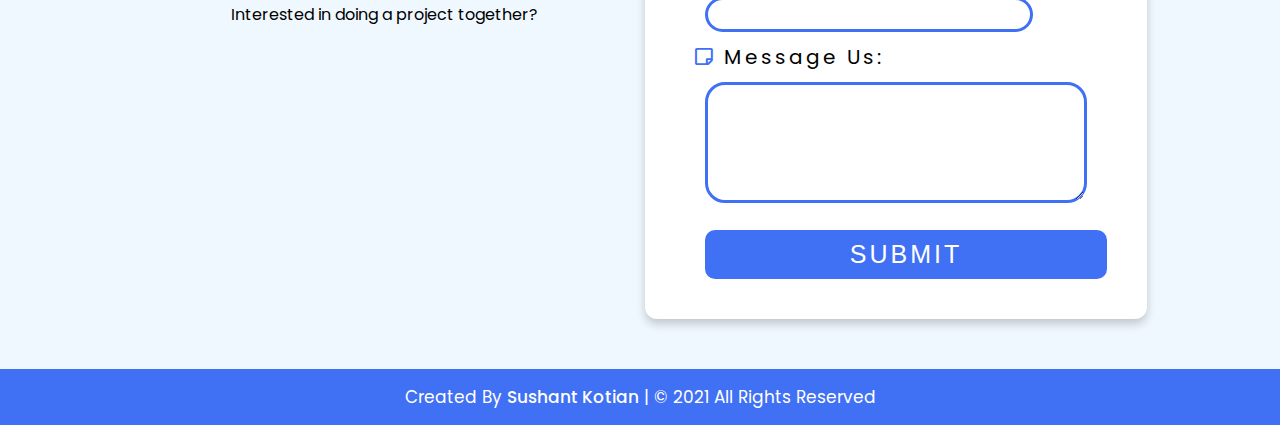
==== commit fceb7b35: "skills" ====
--- a/index.html
+++ b/index.html
@@ -102,7 +102,7 @@
          <div class="per">80%</div>
        </div>
        <div class="box">
-         <div class="topic">JavScript</div>
+         <div class="topic">JAVASCRIPT</div>
          <div class="per">50%</div>
        </div>
        <div class="box">
